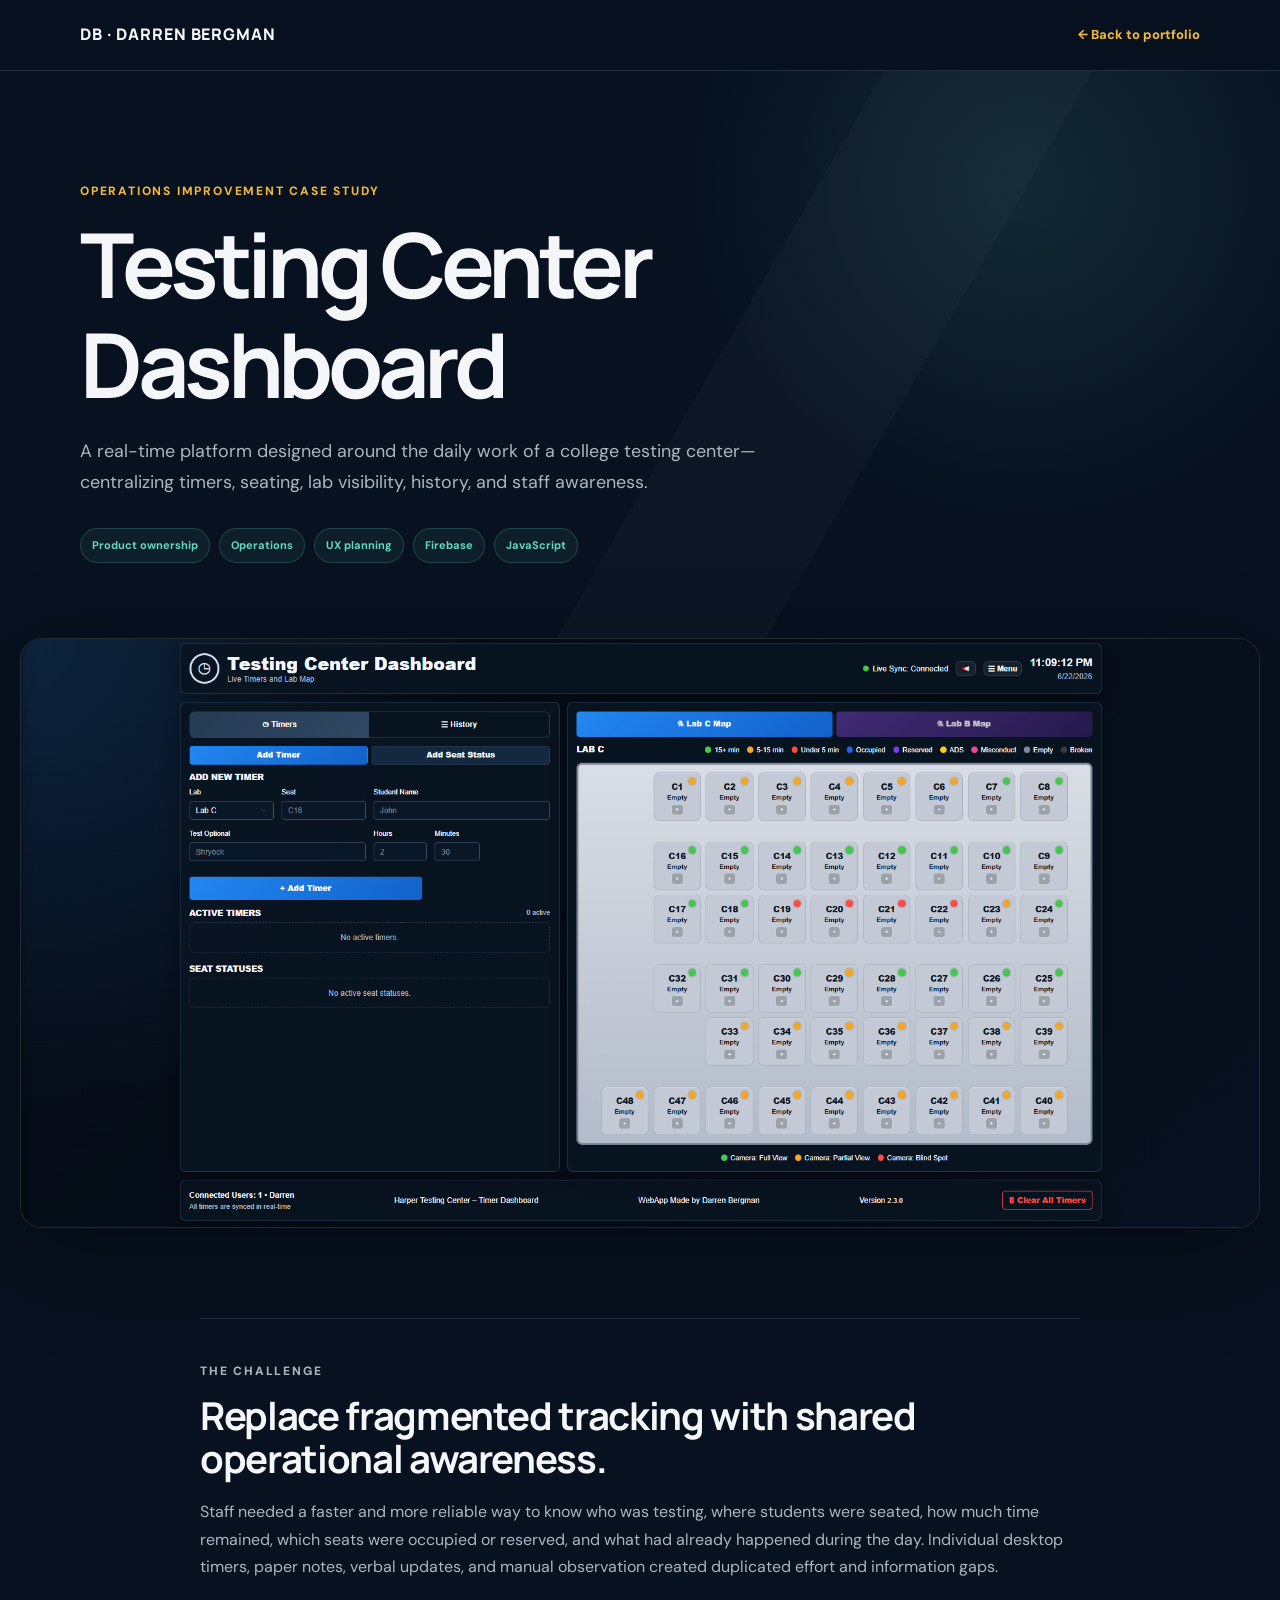
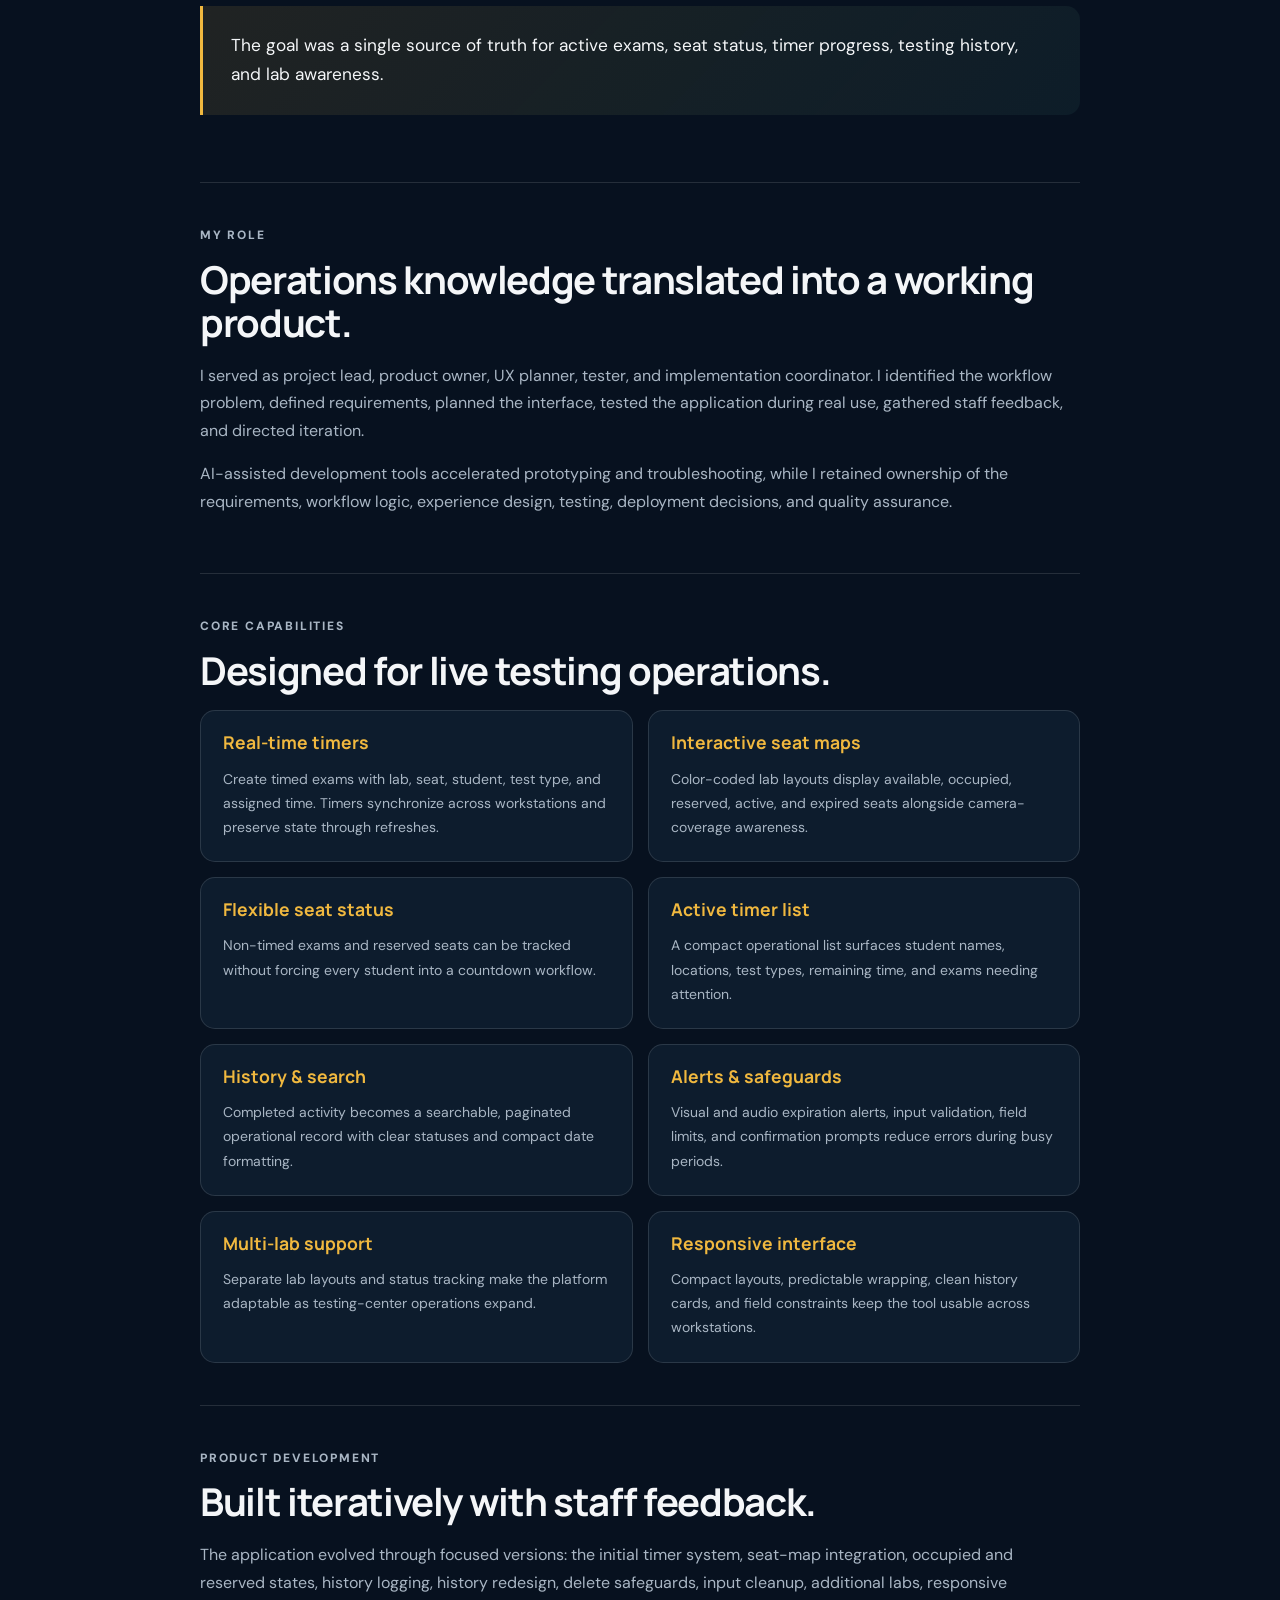
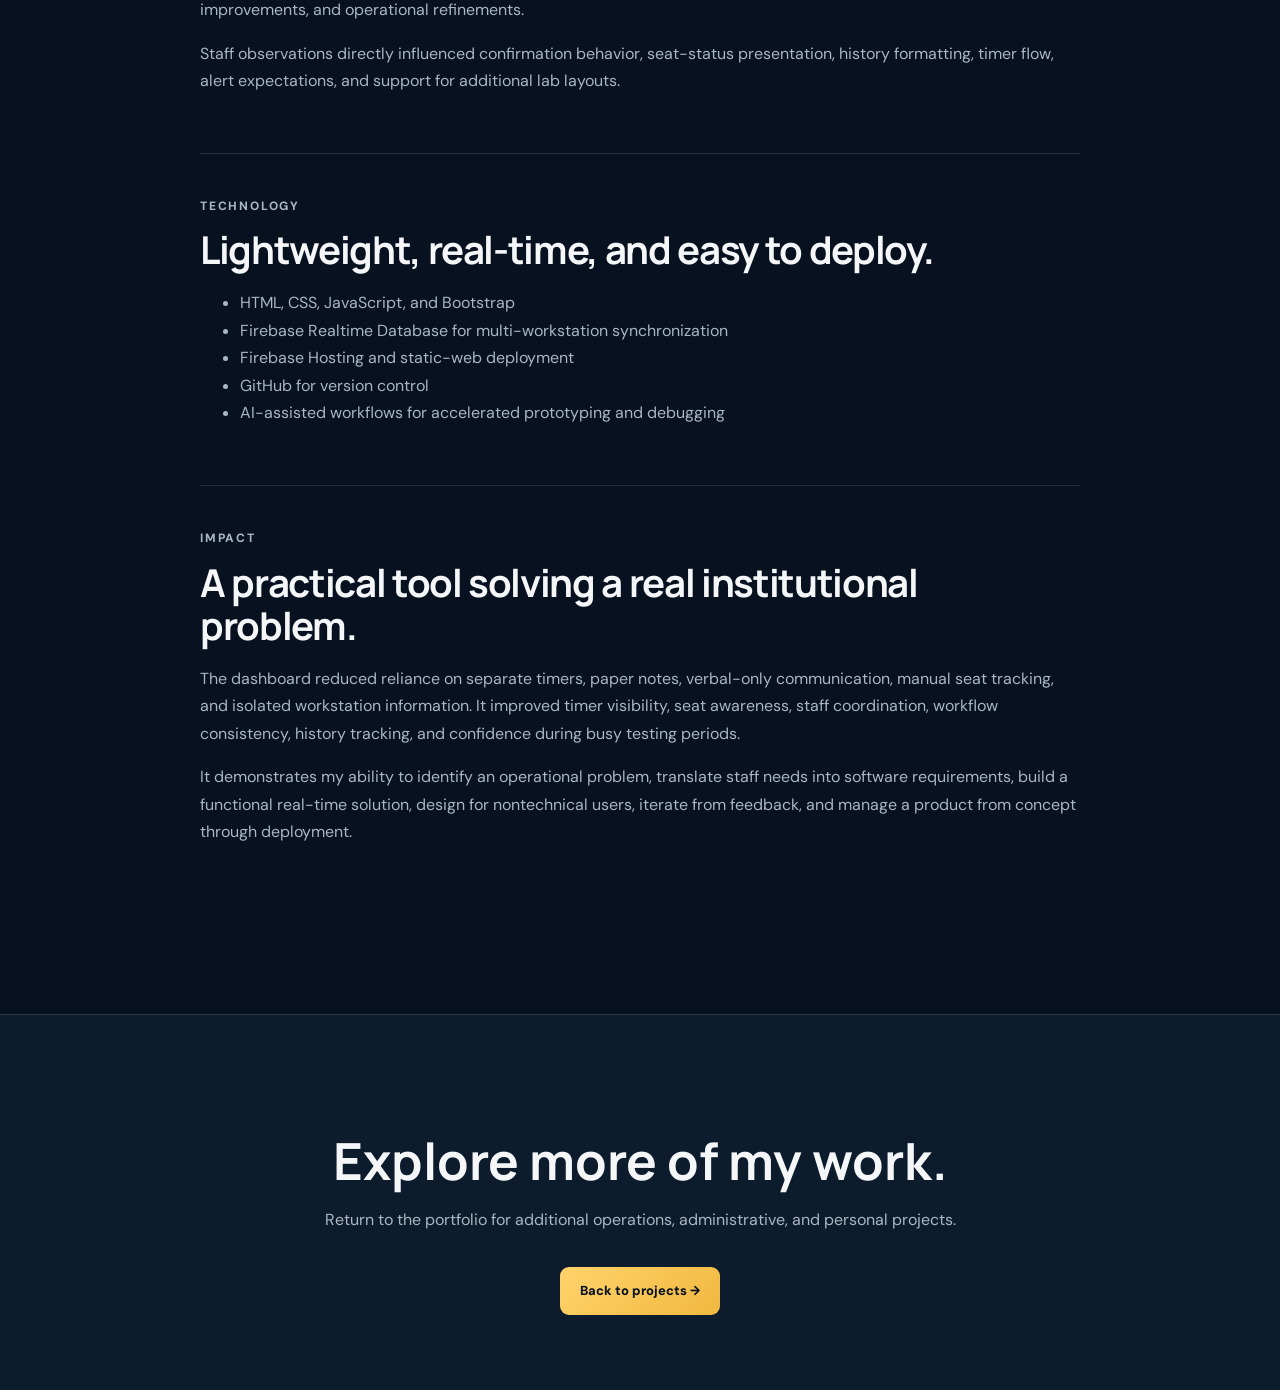
==== testing-center.html @ 76661aa6 "Redesign portfolio and add project case studies" ====
<!doctype html>
<html lang="en">
<head>
  <meta charset="utf-8">
  <meta name="viewport" content="width=device-width, initial-scale=1">
  <meta name="description" content="Testing Center Dashboard case study by Darren Bergman.">
  <title>Testing Center Dashboard | Darren Bergman</title>
  <link rel="preconnect" href="https://fonts.googleapis.com">
  <link rel="preconnect" href="https://fonts.gstatic.com" crossorigin>
  <link href="https://fonts.googleapis.com/css2?family=DM+Sans:wght@400;500;600;700&family=Manrope:wght@600;700;800&display=swap" rel="stylesheet">
  <link rel="stylesheet" href="assets/css/case-study.css">
  <script src="assets/js/case-study.js" defer></script>
</head>
<body>
  <nav class="case-nav"><div class="case-nav-inner"><a class="case-brand" href="index.html">DB · DARREN BERGMAN</a><a class="back-link" href="index.html#projects">← Back to portfolio</a></div></nav>
  <header class="case-hero"><div class="case-shell case-reveal"><p class="eyebrow">Operations improvement case study</p><h1>Testing Center Dashboard</h1><p class="case-deck">A real-time platform designed around the daily work of a college testing center—centralizing timers, seating, lab visibility, history, and staff awareness.</p><div class="case-meta"><span>Product ownership</span><span>Operations</span><span>UX planning</span><span>Firebase</span><span>JavaScript</span></div></div></header>
  <figure class="hero-image case-reveal"><img src="assets/images/HCTestingCenterDashboard.png" alt="Testing Center Dashboard showing live timers and a visual lab seat map" width="1910" height="908"></figure>
  <main class="case-content">
    <section class="case-section case-reveal"><p class="eyebrow">The challenge</p><h2>Replace fragmented tracking with shared operational awareness.</h2><p>Staff needed a faster and more reliable way to know who was testing, where students were seated, how much time remained, which seats were occupied or reserved, and what had already happened during the day. Individual desktop timers, paper notes, verbal updates, and manual observation created duplicated effort and information gaps.</p><blockquote class="case-quote">The goal was a single source of truth for active exams, seat status, timer progress, testing history, and lab awareness.</blockquote></section>
    <section class="case-section case-reveal"><p class="eyebrow">My role</p><h2>Operations knowledge translated into a working product.</h2><p>I served as project lead, product owner, UX planner, tester, and implementation coordinator. I identified the workflow problem, defined requirements, planned the interface, tested the application during real use, gathered staff feedback, and directed iteration.</p><p>AI-assisted development tools accelerated prototyping and troubleshooting, while I retained ownership of the requirements, workflow logic, experience design, testing, deployment decisions, and quality assurance.</p></section>
    <section class="case-section case-reveal"><p class="eyebrow">Core capabilities</p><h2>Designed for live testing operations.</h2><div class="feature-grid">
      <article class="feature-card"><h3>Real-time timers</h3><p>Create timed exams with lab, seat, student, test type, and assigned time. Timers synchronize across workstations and preserve state through refreshes.</p></article>
      <article class="feature-card"><h3>Interactive seat maps</h3><p>Color-coded lab layouts display available, occupied, reserved, active, and expired seats alongside camera-coverage awareness.</p></article>
      <article class="feature-card"><h3>Flexible seat status</h3><p>Non-timed exams and reserved seats can be tracked without forcing every student into a countdown workflow.</p></article>
      <article class="feature-card"><h3>Active timer list</h3><p>A compact operational list surfaces student names, locations, test types, remaining time, and exams needing attention.</p></article>
      <article class="feature-card"><h3>History & search</h3><p>Completed activity becomes a searchable, paginated operational record with clear statuses and compact date formatting.</p></article>
      <article class="feature-card"><h3>Alerts & safeguards</h3><p>Visual and audio expiration alerts, input validation, field limits, and confirmation prompts reduce errors during busy periods.</p></article>
      <article class="feature-card"><h3>Multi-lab support</h3><p>Separate lab layouts and status tracking make the platform adaptable as testing-center operations expand.</p></article>
      <article class="feature-card"><h3>Responsive interface</h3><p>Compact layouts, predictable wrapping, clean history cards, and field constraints keep the tool usable across workstations.</p></article>
    </div></section>
    <section class="case-section case-reveal"><p class="eyebrow">Product development</p><h2>Built iteratively with staff feedback.</h2><p>The application evolved through focused versions: the initial timer system, seat-map integration, occupied and reserved states, history logging, history redesign, delete safeguards, input cleanup, additional labs, responsive improvements, and operational refinements.</p><p>Staff observations directly influenced confirmation behavior, seat-status presentation, history formatting, timer flow, alert expectations, and support for additional lab layouts.</p></section>
    <section class="case-section case-reveal"><p class="eyebrow">Technology</p><h2>Lightweight, real-time, and easy to deploy.</h2><ul><li>HTML, CSS, JavaScript, and Bootstrap</li><li>Firebase Realtime Database for multi-workstation synchronization</li><li>Firebase Hosting and static-web deployment</li><li>GitHub for version control</li><li>AI-assisted workflows for accelerated prototyping and debugging</li></ul></section>
    <section class="case-section case-reveal"><p class="eyebrow">Impact</p><h2>A practical tool solving a real institutional problem.</h2><p>The dashboard reduced reliance on separate timers, paper notes, verbal-only communication, manual seat tracking, and isolated workstation information. It improved timer visibility, seat awareness, staff coordination, workflow consistency, history tracking, and confidence during busy testing periods.</p><p>It demonstrates my ability to identify an operational problem, translate staff needs into software requirements, build a functional real-time solution, design for nontechnical users, iterate from feedback, and manage a product from concept through deployment.</p></section>
  </main>
  <footer class="case-cta"><div class="case-shell"><h2>Explore more of my work.</h2><p>Return to the portfolio for additional operations, administrative, and personal projects.</p><a class="case-button" href="index.html#projects">Back to projects →</a></div></footer>
  <button class="case-back-to-top" type="button" aria-label="Back to top" title="Back to top"><span aria-hidden="true">↑</span></button>
</body>
</html>
---- assets/css/case-study.css ----
:root {
  --ink: #07111f;
  --surface: #0d1c2d;
  --surface-2: #13263a;
  --text: #f4f6f8;
  --muted: #a9b6c4;
  --gold: #f0b83f;
  --teal: #65d8c4;
  --line: rgba(255,255,255,.12);
  --shell: min(1120px, calc(100% - 40px));
}
* { box-sizing: border-box; }
html { scroll-behavior: smooth; }
body { margin: 0; color: var(--text); background: var(--ink); font-family: "DM Sans", sans-serif; line-height: 1.72; }
img { display: block; max-width: 100%; }
a { color: inherit; }
:focus-visible { outline: 3px solid var(--gold); outline-offset: 4px; }
.case-nav { position: sticky; z-index: 20; top: 0; background: rgba(7,17,31,.9); border-bottom: 1px solid var(--line); backdrop-filter: blur(18px); }
.case-nav-inner { width: var(--shell); min-height: 70px; margin: auto; display: flex; align-items: center; justify-content: space-between; gap: 20px; }
.case-brand { font-family: Manrope, sans-serif; font-weight: 800; text-decoration: none; letter-spacing: .06em; }
.back-link { color: var(--gold); font-size: 13px; font-weight: 800; text-decoration: none; }
.case-hero { position: relative; padding: 110px 0 75px; overflow: hidden; }
.case-hero::before { position: absolute; inset: 0; content: ""; background: radial-gradient(circle at 80% 20%, rgba(101,216,196,.12), transparent 30%), linear-gradient(120deg, transparent 55%, rgba(255,255,255,.025) 55% 68%, transparent 68%); }
.case-shell { position: relative; width: var(--shell); margin: auto; }
.eyebrow { margin: 0 0 12px; color: var(--gold); font-size: 12px; font-weight: 800; letter-spacing: .15em; text-transform: uppercase; }
h1, h2, h3 { font-family: Manrope, sans-serif; line-height: 1.12; }
h1 { max-width: 900px; margin: 0 0 22px; font-size: clamp(3.2rem, 7vw, 6.7rem); letter-spacing: -.06em; }
.case-deck { max-width: 760px; color: var(--muted); font-size: 1.12rem; }
.case-meta { margin-top: 30px; display: flex; flex-wrap: wrap; gap: 9px; }
.case-meta span { padding: 7px 11px; color: var(--teal); background: rgba(101,216,196,.07); border: 1px solid rgba(101,216,196,.2); border-radius: 999px; font-size: 11px; font-weight: 700; }
.hero-image { width: min(1500px, calc(100% - 40px)); margin: 0 auto 90px; overflow: hidden; background: #050c15; border: 1px solid var(--line); border-radius: 22px; box-shadow: 0 30px 90px rgba(0,0,0,.35); }
.hero-image img { width: 100%; height: auto; max-height: none; object-fit: contain; aspect-ratio: auto; }
.case-content { width: min(880px, calc(100% - 40px)); margin: auto; padding-bottom: 110px; }
.case-section { padding: 42px 0; border-top: 1px solid var(--line); }
.case-section h2 { margin: 0 0 18px; font-size: clamp(1.8rem, 3vw, 2.8rem); letter-spacing: -.035em; }
.case-section h3 { margin: 30px 0 10px; color: var(--gold); font-size: 1.1rem; }
.case-section p, .case-section li { color: var(--muted); }
.case-section strong { color: var(--text); }
.feature-grid { display: grid; grid-template-columns: repeat(2, 1fr); gap: 15px; }
.feature-card { padding: 22px; background: var(--surface); border: 1px solid var(--line); border-radius: 15px; }
.feature-card h3 { margin-top: 0; }
.feature-card p { margin-bottom: 0; font-size: 14px; }
.before-after { display: grid; grid-template-columns: 1fr 1fr; gap: 18px; }
.artifact { overflow: hidden; background: var(--surface); border: 1px solid var(--line); border-radius: 16px; }
.artifact img { width: 100%; height: auto; aspect-ratio: auto; object-fit: contain; object-position: left top; background: #050c15; }
.artifact div { padding: 18px; }
.artifact h3 { margin: 0 0 6px; }
.artifact p { margin: 0; font-size: 13px; }
.case-quote { margin: 25px 0; padding: 25px 28px; color: var(--text); background: linear-gradient(135deg, rgba(240,184,63,.11), rgba(101,216,196,.06)); border-left: 3px solid var(--gold); border-radius: 0 14px 14px 0; font-size: 1.08rem; }
.case-cta { padding: 75px 0; text-align: center; background: var(--surface); border-top: 1px solid var(--line); }
.case-cta h2 { margin-bottom: 12px; font-size: clamp(2rem, 4vw, 3.7rem); }
.case-cta p { color: var(--muted); }
.case-button { margin-top: 18px; padding: 13px 20px; display: inline-flex; color: var(--ink); background: linear-gradient(135deg, #ffd36b, var(--gold)); border-radius: 9px; font-size: 13px; font-weight: 800; text-decoration: none; }
.case-back-to-top {
  position: fixed;
  z-index: 30;
  right: 24px;
  bottom: 24px;
  width: 48px;
  height: 48px;
  display: grid;
  place-items: center;
  color: var(--ink);
  background: linear-gradient(135deg, #ffd36b, var(--gold));
  border: 0;
  border-radius: 50%;
  box-shadow: 0 14px 35px rgba(0,0,0,.3);
  font-size: 21px;
  cursor: pointer;
  opacity: 0;
  visibility: hidden;
  transform: translateY(16px) scale(.85);
  transition: opacity .25s ease, visibility .25s ease, transform .25s ease;
}
.case-back-to-top.visible { opacity: 1; visibility: visible; transform: none; }
.case-back-to-top:hover { transform: translateY(-4px); }
.case-reveal { opacity: 0; transform: translateY(24px); transition: opacity .7s ease, transform .7s ease; }
.case-reveal.visible { opacity: 1; transform: none; }
@media (max-width: 700px) {
  .case-hero { padding-top: 80px; }
  .feature-grid, .before-after { grid-template-columns: 1fr; }
  .hero-image { margin-bottom: 60px; }
  .case-back-to-top { right: 16px; bottom: 16px; width: 45px; height: 45px; }
}
@media (prefers-reduced-motion: reduce) {
  html { scroll-behavior: auto; }
  *, *::before, *::after { transition-duration: .01ms !important; animation-duration: .01ms !important; }
  .case-reveal { opacity: 1; transform: none; }
}
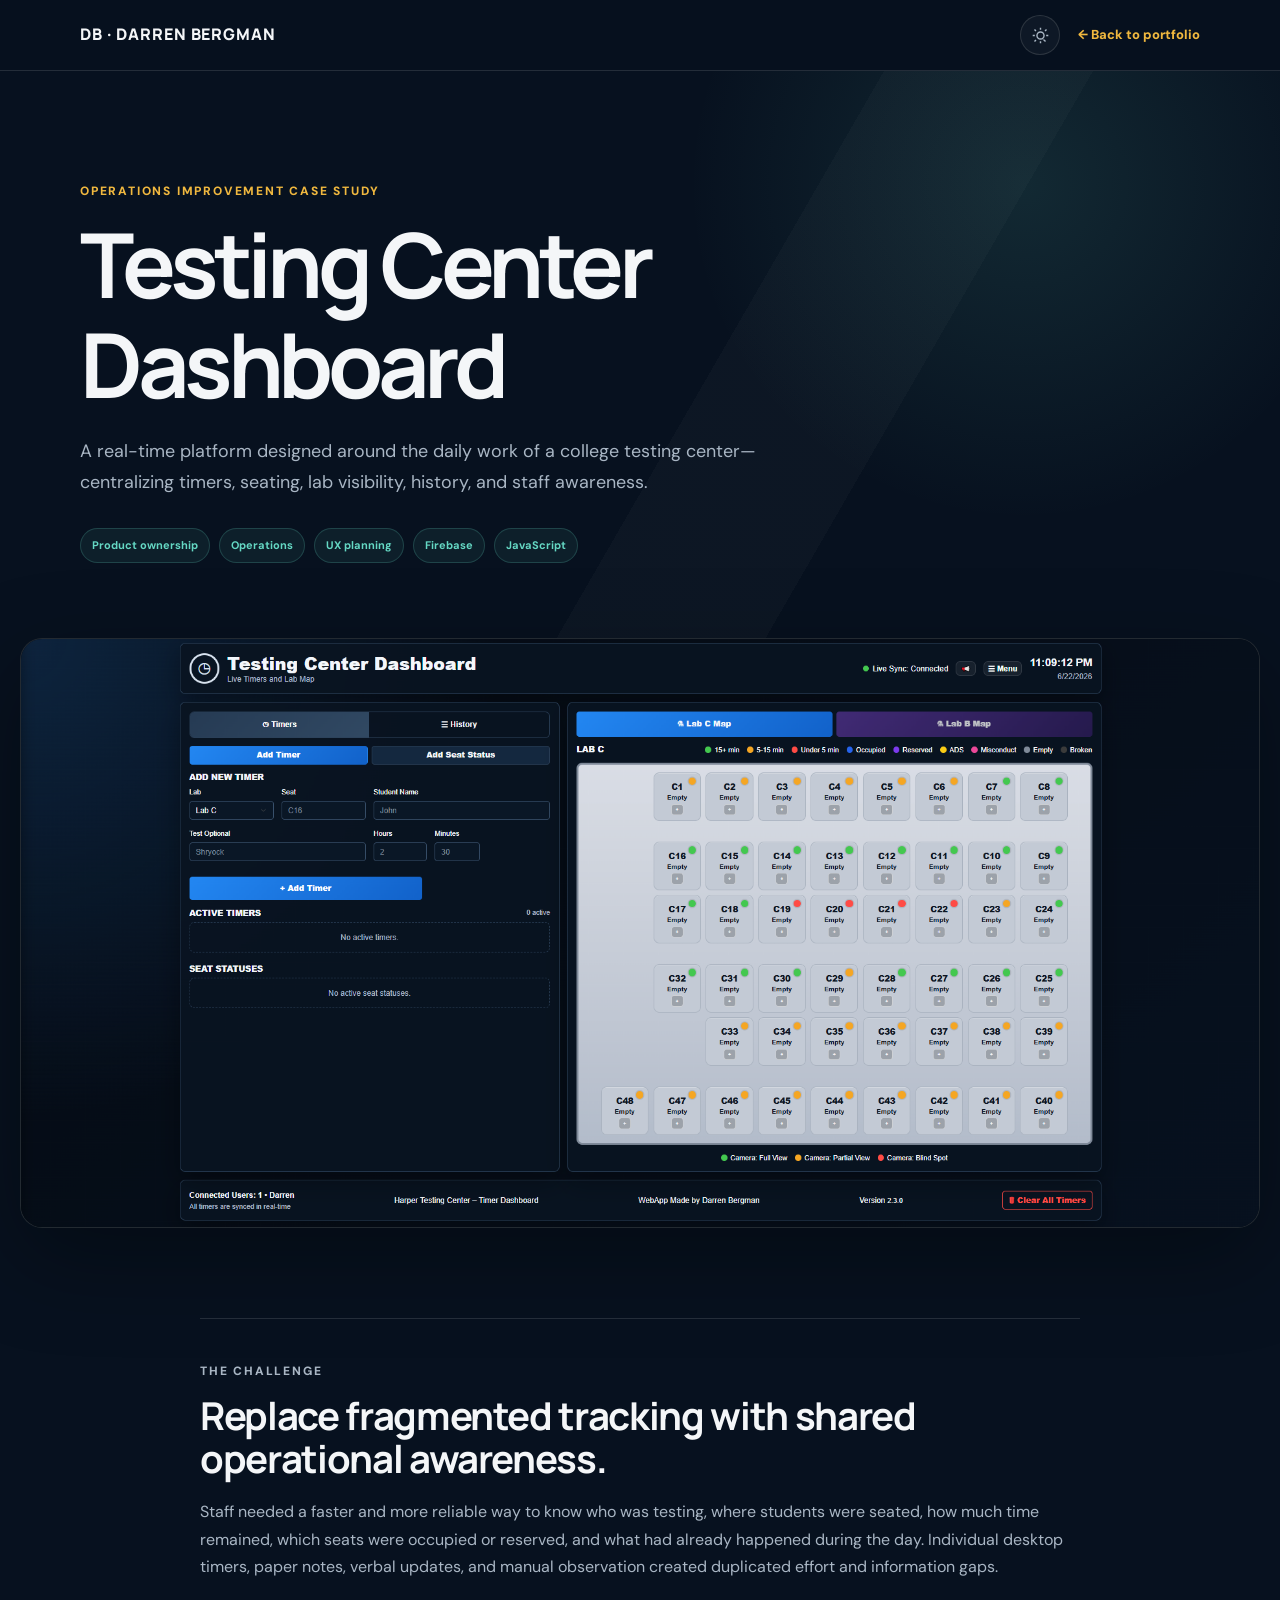
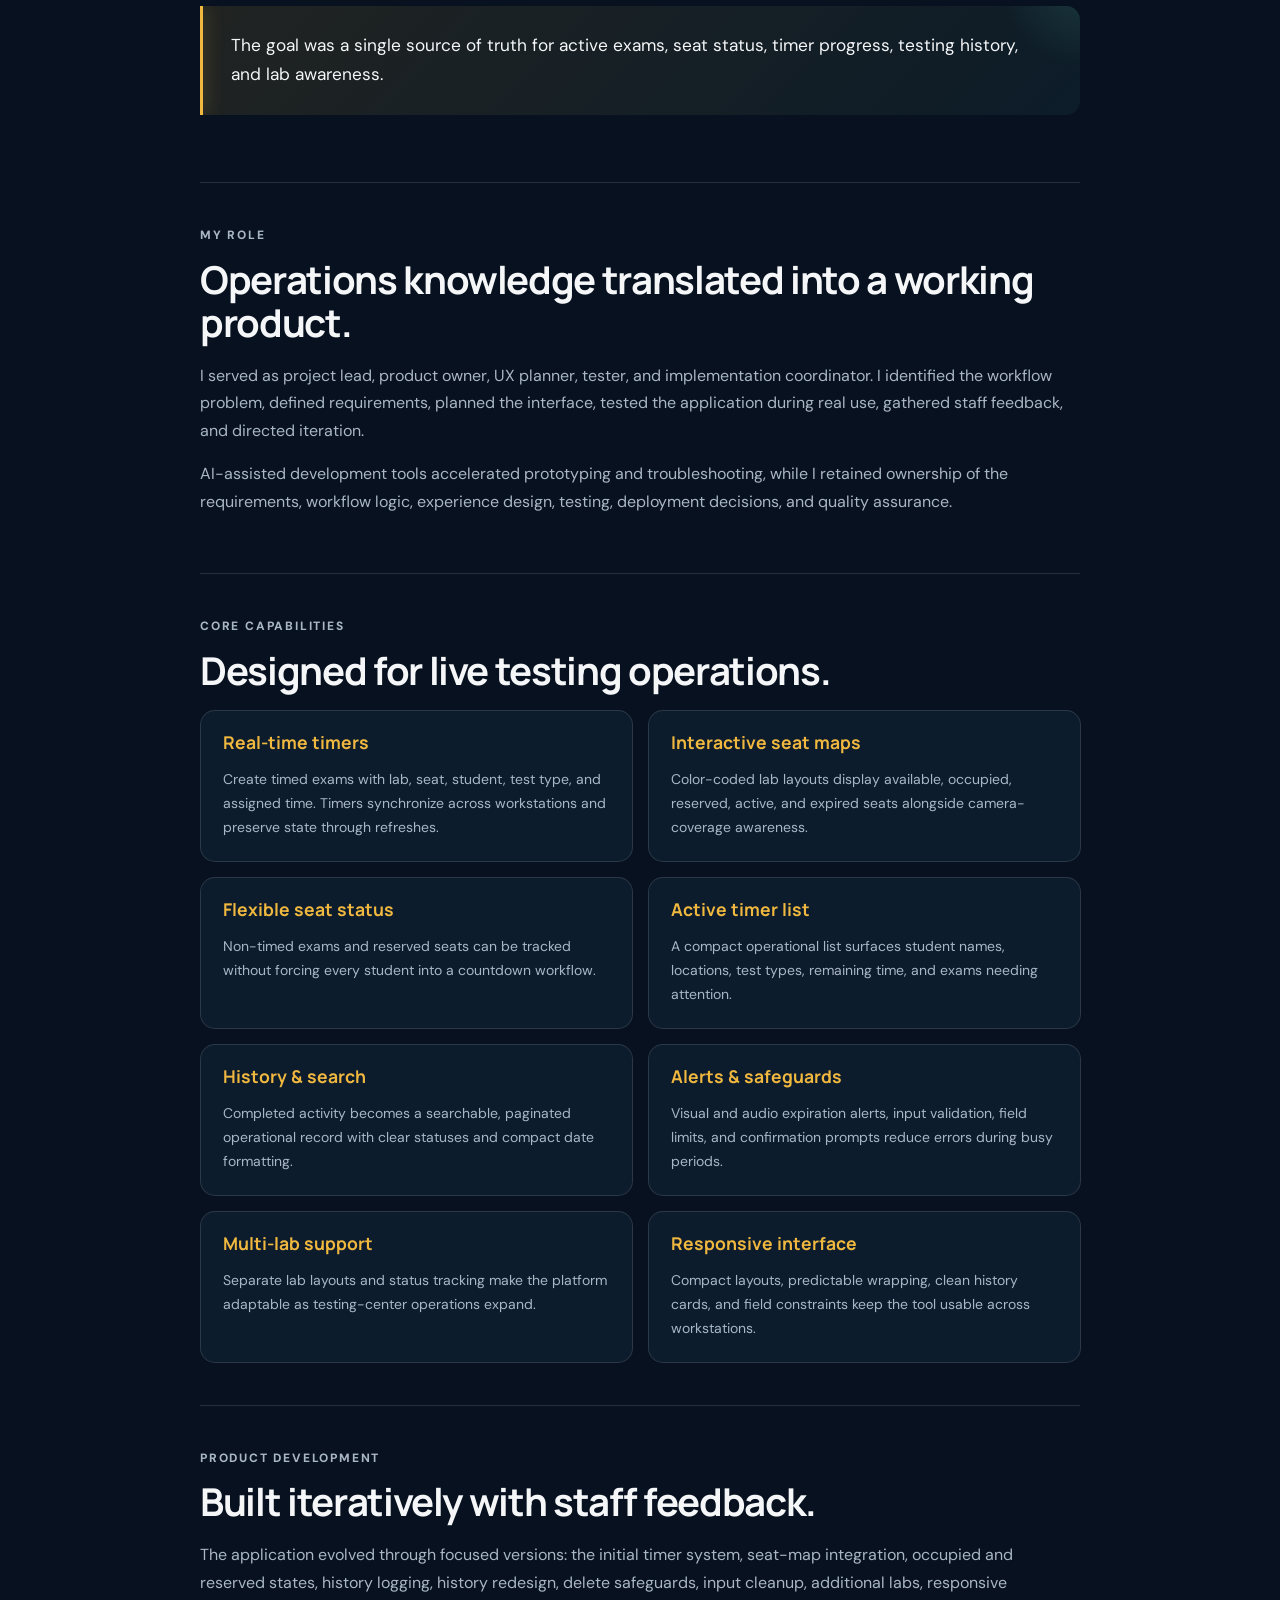
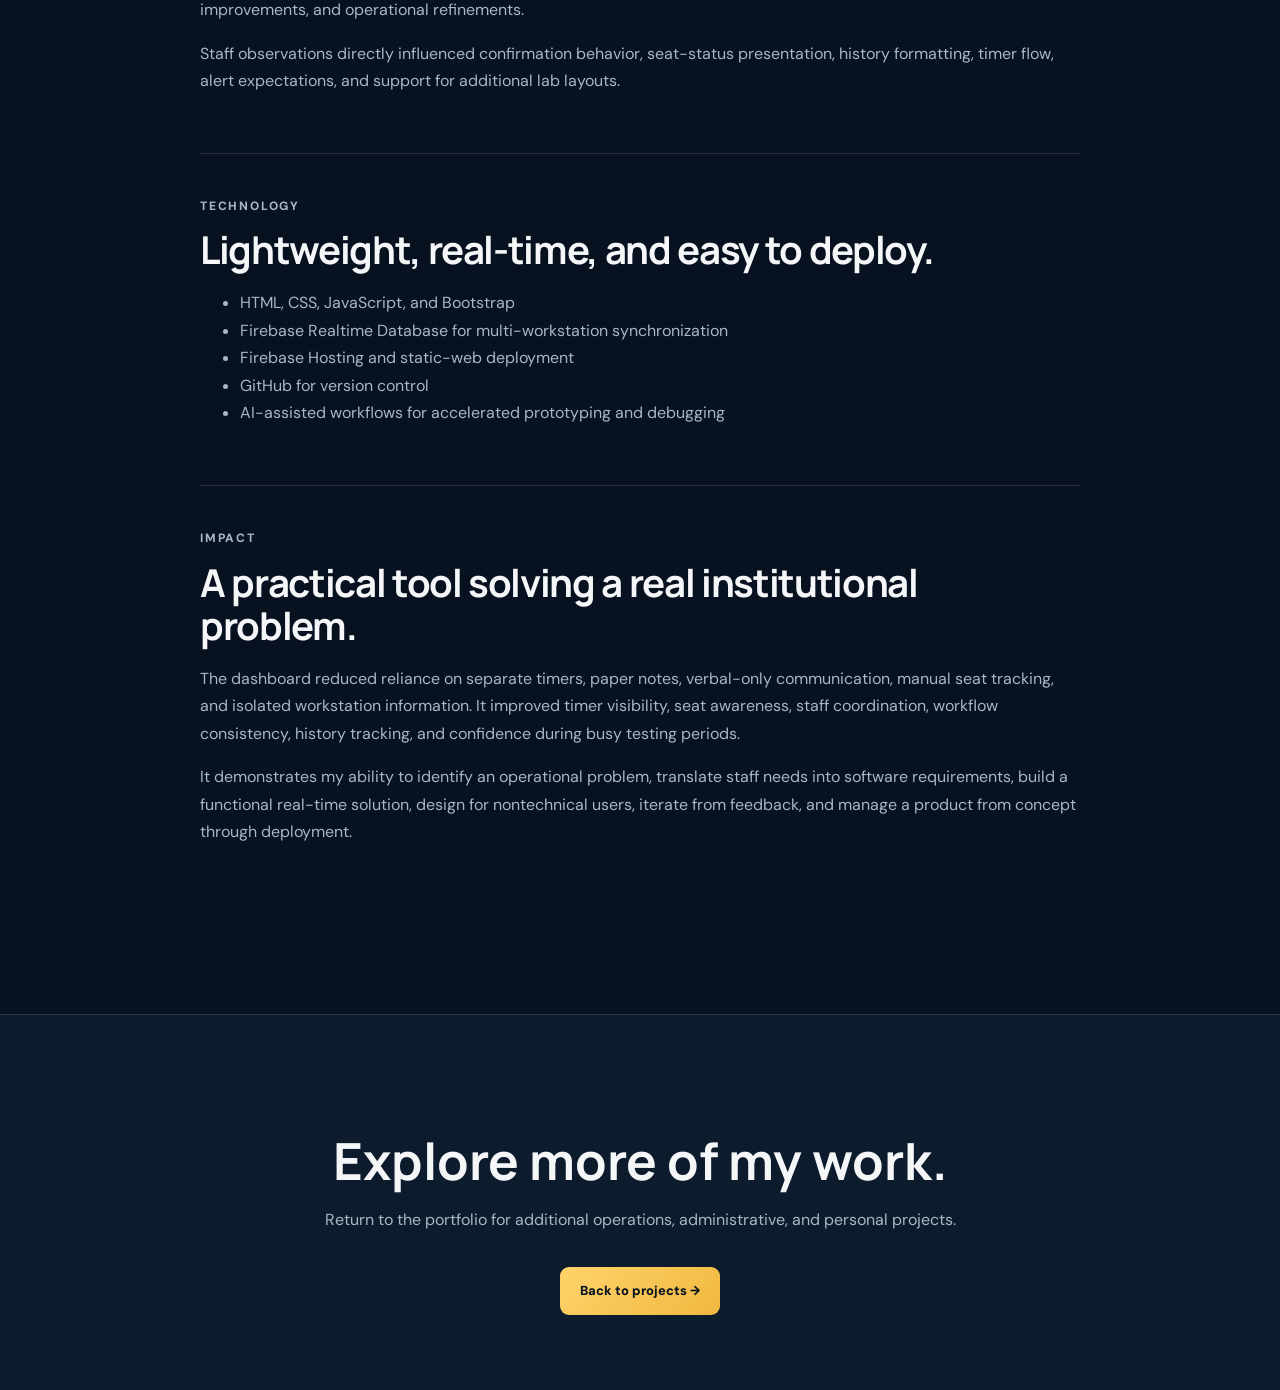
==== commit ddb257a3: "Add shared themes and polished animations" ====
--- a/testing-center.html
+++ b/testing-center.html
@@ -12,7 +12,7 @@
   <script src="assets/js/case-study.js" defer></script>
 </head>
 <body>
-  <nav class="case-nav"><div class="case-nav-inner"><a class="case-brand" href="index.html">DB · DARREN BERGMAN</a><a class="back-link" href="index.html#projects">← Back to portfolio</a></div></nav>
+  <nav class="case-nav"><div class="case-nav-inner"><a class="case-brand" href="index.html">DB · DARREN BERGMAN</a><div class="case-nav-actions"><button class="case-theme-toggle" type="button" aria-label="Switch to light theme" title="Switch color theme"><svg class="case-theme-icon case-theme-sun" aria-hidden="true" viewBox="0 0 24 24"><path d="M12 8a4 4 0 1 0 0 8 4 4 0 0 0 0-8Zm0 10a6 6 0 1 1 0-12 6 6 0 0 1 0 12ZM11 1h2v3h-2V1Zm0 19h2v3h-2v-3ZM1 11h3v2H1v-2Zm19 0h3v2h-3v-2ZM4.22 2.81l2.12 2.12-1.41 1.41-2.12-2.12 1.41-1.41Zm13.44 14.85 2.12 2.12-1.41 1.41-2.12-2.12-1.41-1.41ZM2.81 19.78l2.12-2.12 1.41 1.41-2.12 2.12-1.41-1.41ZM17.66 4.93l2.12-2.12 1.41 1.41-2.12 2.12-1.41-1.41Z"/></svg><svg class="case-theme-icon case-theme-moon" aria-hidden="true" viewBox="0 0 24 24"><path d="M20.6 15.2A8.5 8.5 0 0 1 8.8 3.4 9 9 0 1 0 20.6 15.2ZM12 21a7 7 0 0 1-5.5-11.33A10.5 10.5 0 0 0 17.33 18.5 6.96 6.96 0 0 1 12 21Z"/></svg></button><a class="back-link" href="index.html#projects">← Back to portfolio</a></div></div></nav>
   <header class="case-hero"><div class="case-shell case-reveal"><p class="eyebrow">Operations improvement case study</p><h1>Testing Center Dashboard</h1><p class="case-deck">A real-time platform designed around the daily work of a college testing center—centralizing timers, seating, lab visibility, history, and staff awareness.</p><div class="case-meta"><span>Product ownership</span><span>Operations</span><span>UX planning</span><span>Firebase</span><span>JavaScript</span></div></div></header>
   <figure class="hero-image case-reveal"><img src="assets/images/HCTestingCenterDashboard.png" alt="Testing Center Dashboard showing live timers and a visual lab seat map" width="1910" height="908"></figure>
   <main class="case-content">
--- a/assets/css/case-study.css
+++ b/assets/css/case-study.css
@@ -9,6 +9,16 @@
   --line: rgba(255,255,255,.12);
   --shell: min(1120px, calc(100% - 40px));
 }
+body.light-theme {
+  --ink: #f4f1ea;
+  --surface: #ffffff;
+  --surface-2: #e8e4da;
+  --text: #0b1828;
+  --muted: #4d5c6b;
+  --gold: #714700;
+  --teal: #076c63;
+  --line: rgba(11,24,40,.16);
+}
 * { box-sizing: border-box; }
 html { scroll-behavior: smooth; }
 body { margin: 0; color: var(--text); background: var(--ink); font-family: "DM Sans", sans-serif; line-height: 1.72; }
@@ -16,11 +26,20 @@
 a { color: inherit; }
 :focus-visible { outline: 3px solid var(--gold); outline-offset: 4px; }
 .case-nav { position: sticky; z-index: 20; top: 0; background: rgba(7,17,31,.9); border-bottom: 1px solid var(--line); backdrop-filter: blur(18px); }
+body.light-theme .case-nav { background: rgba(244,241,234,.92); }
 .case-nav-inner { width: var(--shell); min-height: 70px; margin: auto; display: flex; align-items: center; justify-content: space-between; gap: 20px; }
 .case-brand { font-family: Manrope, sans-serif; font-weight: 800; text-decoration: none; letter-spacing: .06em; }
 .back-link { color: var(--gold); font-size: 13px; font-weight: 800; text-decoration: none; }
+.case-nav-actions { display: flex; align-items: center; gap: 18px; }
+.case-theme-toggle { width: 40px; height: 40px; padding: 0; display: grid; place-items: center; color: var(--muted); background: rgba(255,255,255,.035); border: 1px solid var(--line); border-radius: 50%; cursor: pointer; transition: color .2s ease, border-color .2s ease, transform .2s ease; }
+.case-theme-toggle:hover { color: var(--gold); border-color: var(--gold); transform: rotate(12deg); }
+.case-theme-icon { grid-area: 1 / 1; width: 17px; fill: currentColor; }
+.case-theme-moon { display: none; }
+body.light-theme .case-theme-sun { display: none; }
+body.light-theme .case-theme-moon { display: block; }
 .case-hero { position: relative; padding: 110px 0 75px; overflow: hidden; }
 .case-hero::before { position: absolute; inset: 0; content: ""; background: radial-gradient(circle at 80% 20%, rgba(101,216,196,.12), transparent 30%), linear-gradient(120deg, transparent 55%, rgba(255,255,255,.025) 55% 68%, transparent 68%); }
+body.light-theme .case-hero::before { background: radial-gradient(circle at 80% 20%, rgba(7,108,99,.1), transparent 30%), linear-gradient(120deg, transparent 55%, rgba(11,24,40,.025) 55% 68%, transparent 68%); }
 .case-shell { position: relative; width: var(--shell); margin: auto; }
 .eyebrow { margin: 0 0 12px; color: var(--gold); font-size: 12px; font-weight: 800; letter-spacing: .15em; text-transform: uppercase; }
 h1, h2, h3 { font-family: Manrope, sans-serif; line-height: 1.12; }
@@ -28,6 +47,18 @@
 .case-deck { max-width: 760px; color: var(--muted); font-size: 1.12rem; }
 .case-meta { margin-top: 30px; display: flex; flex-wrap: wrap; gap: 9px; }
 .case-meta span { padding: 7px 11px; color: var(--teal); background: rgba(101,216,196,.07); border: 1px solid rgba(101,216,196,.2); border-radius: 999px; font-size: 11px; font-weight: 700; }
+.case-reveal.visible .case-meta span {
+  animation: badgeArrival .55s cubic-bezier(.2,.8,.2,1) both, badgePulse 4.2s ease-in-out infinite;
+  animation-delay: calc(var(--badge-index, 0) * 90ms + 180ms), calc(var(--badge-index, 0) * 180ms + 1.2s);
+}
+.case-meta span:nth-child(1) { --badge-index: 0; }
+.case-meta span:nth-child(2) { --badge-index: 1; }
+.case-meta span:nth-child(3) { --badge-index: 2; }
+.case-meta span:nth-child(4) { --badge-index: 3; }
+.case-meta span:nth-child(5) { --badge-index: 4; }
+.case-meta span:hover { color: var(--text); border-color: var(--teal); transform: translateY(-3px); box-shadow: 0 8px 24px rgba(101,216,196,.13); }
+@keyframes badgeArrival { from { opacity: 0; transform: translateY(12px) scale(.85); } to { opacity: 1; transform: none; } }
+@keyframes badgePulse { 0%, 86%, 100% { box-shadow: 0 0 0 0 rgba(101,216,196,0); } 92% { box-shadow: 0 0 0 5px rgba(101,216,196,.08); } }
 .hero-image { width: min(1500px, calc(100% - 40px)); margin: 0 auto 90px; overflow: hidden; background: #050c15; border: 1px solid var(--line); border-radius: 22px; box-shadow: 0 30px 90px rgba(0,0,0,.35); }
 .hero-image img { width: 100%; height: auto; max-height: none; object-fit: contain; aspect-ratio: auto; }
 .case-content { width: min(880px, calc(100% - 40px)); margin: auto; padding-bottom: 110px; }
@@ -37,8 +68,63 @@
 .case-section p, .case-section li { color: var(--muted); }
 .case-section strong { color: var(--text); }
 .feature-grid { display: grid; grid-template-columns: repeat(2, 1fr); gap: 15px; }
-.feature-card { padding: 22px; background: var(--surface); border: 1px solid var(--line); border-radius: 15px; }
+.feature-card {
+  position: relative;
+  padding: 22px;
+  overflow: hidden;
+  background: var(--surface);
+  border: 1px solid var(--line);
+  border-radius: 15px;
+  opacity: 0;
+  transform: translateY(22px) scale(.975);
+  transition: transform .35s cubic-bezier(.2,.8,.2,1), border-color .35s ease, box-shadow .35s ease, background .35s ease;
+}
+.case-section.visible .feature-card {
+  animation: featureCardArrival .58s cubic-bezier(.2,.8,.2,1) forwards;
+  animation-delay: calc(var(--feature-index, 0) * 80ms + 130ms);
+}
+.feature-card:nth-child(1) { --feature-index: 0; }
+.feature-card:nth-child(2) { --feature-index: 1; }
+.feature-card:nth-child(3) { --feature-index: 2; }
+.feature-card:nth-child(4) { --feature-index: 3; }
+.feature-card:nth-child(5) { --feature-index: 4; }
+.feature-card:nth-child(6) { --feature-index: 5; }
+.feature-card:nth-child(7) { --feature-index: 6; }
+.feature-card:nth-child(8) { --feature-index: 7; }
+.feature-card:nth-child(9) { --feature-index: 8; }
+.feature-card:nth-child(10) { --feature-index: 9; }
+.feature-card:nth-child(11) { --feature-index: 10; }
+.feature-card:nth-child(12) { --feature-index: 11; }
+.feature-card::before {
+  position: absolute;
+  width: 130px;
+  height: 130px;
+  right: -68px;
+  bottom: -78px;
+  content: "";
+  background: radial-gradient(circle, rgba(101,216,196,.2), transparent 68%);
+  border-radius: 50%;
+  opacity: 0;
+  transform: scale(.55);
+  transition: opacity .4s ease, transform .4s ease;
+  pointer-events: none;
+}
+.feature-card::after {
+  position: absolute;
+  inset: 0;
+  content: "";
+  border-radius: inherit;
+  background: linear-gradient(125deg, transparent 25%, rgba(255,255,255,.07) 48%, transparent 70%);
+  transform: translateX(-135%);
+  transition: transform .7s ease;
+  pointer-events: none;
+}
+.feature-card:hover { border-color: rgba(101,216,196,.5); box-shadow: 0 18px 42px rgba(0,0,0,.2); transform: translateY(-7px); }
+.feature-card:hover::before { opacity: 1; transform: scale(1); }
+.feature-card:hover::after { transform: translateX(135%); }
+.feature-card:hover h3 { transform: translateX(4px); }
 .feature-card h3 { margin-top: 0; }
+.feature-card h3 { transition: transform .3s ease; }
 .feature-card p { margin-bottom: 0; font-size: 14px; }
 .before-after { display: grid; grid-template-columns: 1fr 1fr; gap: 18px; }
 .artifact { overflow: hidden; background: var(--surface); border: 1px solid var(--line); border-radius: 16px; }
@@ -46,7 +132,47 @@
 .artifact div { padding: 18px; }
 .artifact h3 { margin: 0 0 6px; }
 .artifact p { margin: 0; font-size: 13px; }
-.case-quote { margin: 25px 0; padding: 25px 28px; color: var(--text); background: linear-gradient(135deg, rgba(240,184,63,.11), rgba(101,216,196,.06)); border-left: 3px solid var(--gold); border-radius: 0 14px 14px 0; font-size: 1.08rem; }
+.case-quote {
+  position: relative;
+  margin: 25px 0;
+  padding: 25px 28px;
+  overflow: hidden;
+  color: var(--text);
+  background: linear-gradient(135deg, rgba(240,184,63,.11), rgba(101,216,196,.06));
+  border-left: 3px solid var(--gold);
+  border-radius: 0 14px 14px 0;
+  font-size: 1.08rem;
+  opacity: 0;
+  transform: translateX(-22px);
+}
+.case-section.visible .case-quote { animation: quoteArrival .7s cubic-bezier(.2,.8,.2,1) .2s forwards; }
+.case-quote::before {
+  position: absolute;
+  top: 0;
+  bottom: 0;
+  left: -3px;
+  width: 3px;
+  content: "";
+  background: var(--gold);
+  box-shadow: 0 0 18px rgba(240,184,63,.65);
+  animation: quoteGlow 3.8s ease-in-out infinite;
+}
+.case-quote::after {
+  position: absolute;
+  width: 170px;
+  height: 170px;
+  right: -90px;
+  top: -105px;
+  content: "";
+  background: radial-gradient(circle, rgba(101,216,196,.14), transparent 68%);
+  border-radius: 50%;
+  animation: quoteOrbit 7s ease-in-out infinite alternate;
+  pointer-events: none;
+}
+@keyframes featureCardArrival { to { opacity: 1; transform: none; } }
+@keyframes quoteArrival { to { opacity: 1; transform: none; } }
+@keyframes quoteGlow { 0%, 100% { opacity: .55; } 50% { opacity: 1; } }
+@keyframes quoteOrbit { to { transform: translate(-35px, 28px) scale(1.15); } }
 .case-cta { padding: 75px 0; text-align: center; background: var(--surface); border-top: 1px solid var(--line); }
 .case-cta h2 { margin-bottom: 12px; font-size: clamp(2rem, 4vw, 3.7rem); }
 .case-cta p { color: var(--muted); }
@@ -81,9 +207,15 @@
   .feature-grid, .before-after { grid-template-columns: 1fr; }
   .hero-image { margin-bottom: 60px; }
   .case-back-to-top { right: 16px; bottom: 16px; width: 45px; height: 45px; }
+  .case-nav-actions { gap: 9px; }
+  .back-link { font-size: 11px; }
 }
 @media (prefers-reduced-motion: reduce) {
   html { scroll-behavior: auto; }
   *, *::before, *::after { transition-duration: .01ms !important; animation-duration: .01ms !important; }
   .case-reveal { opacity: 1; transform: none; }
-}
+  .case-reveal.visible .case-meta span { animation: none; }
+  .feature-card { opacity: 1; transform: none; animation: none !important; }
+  .case-quote { opacity: 1; transform: none; animation: none !important; }
+  .case-quote::before, .case-quote::after { animation: none; }
+}
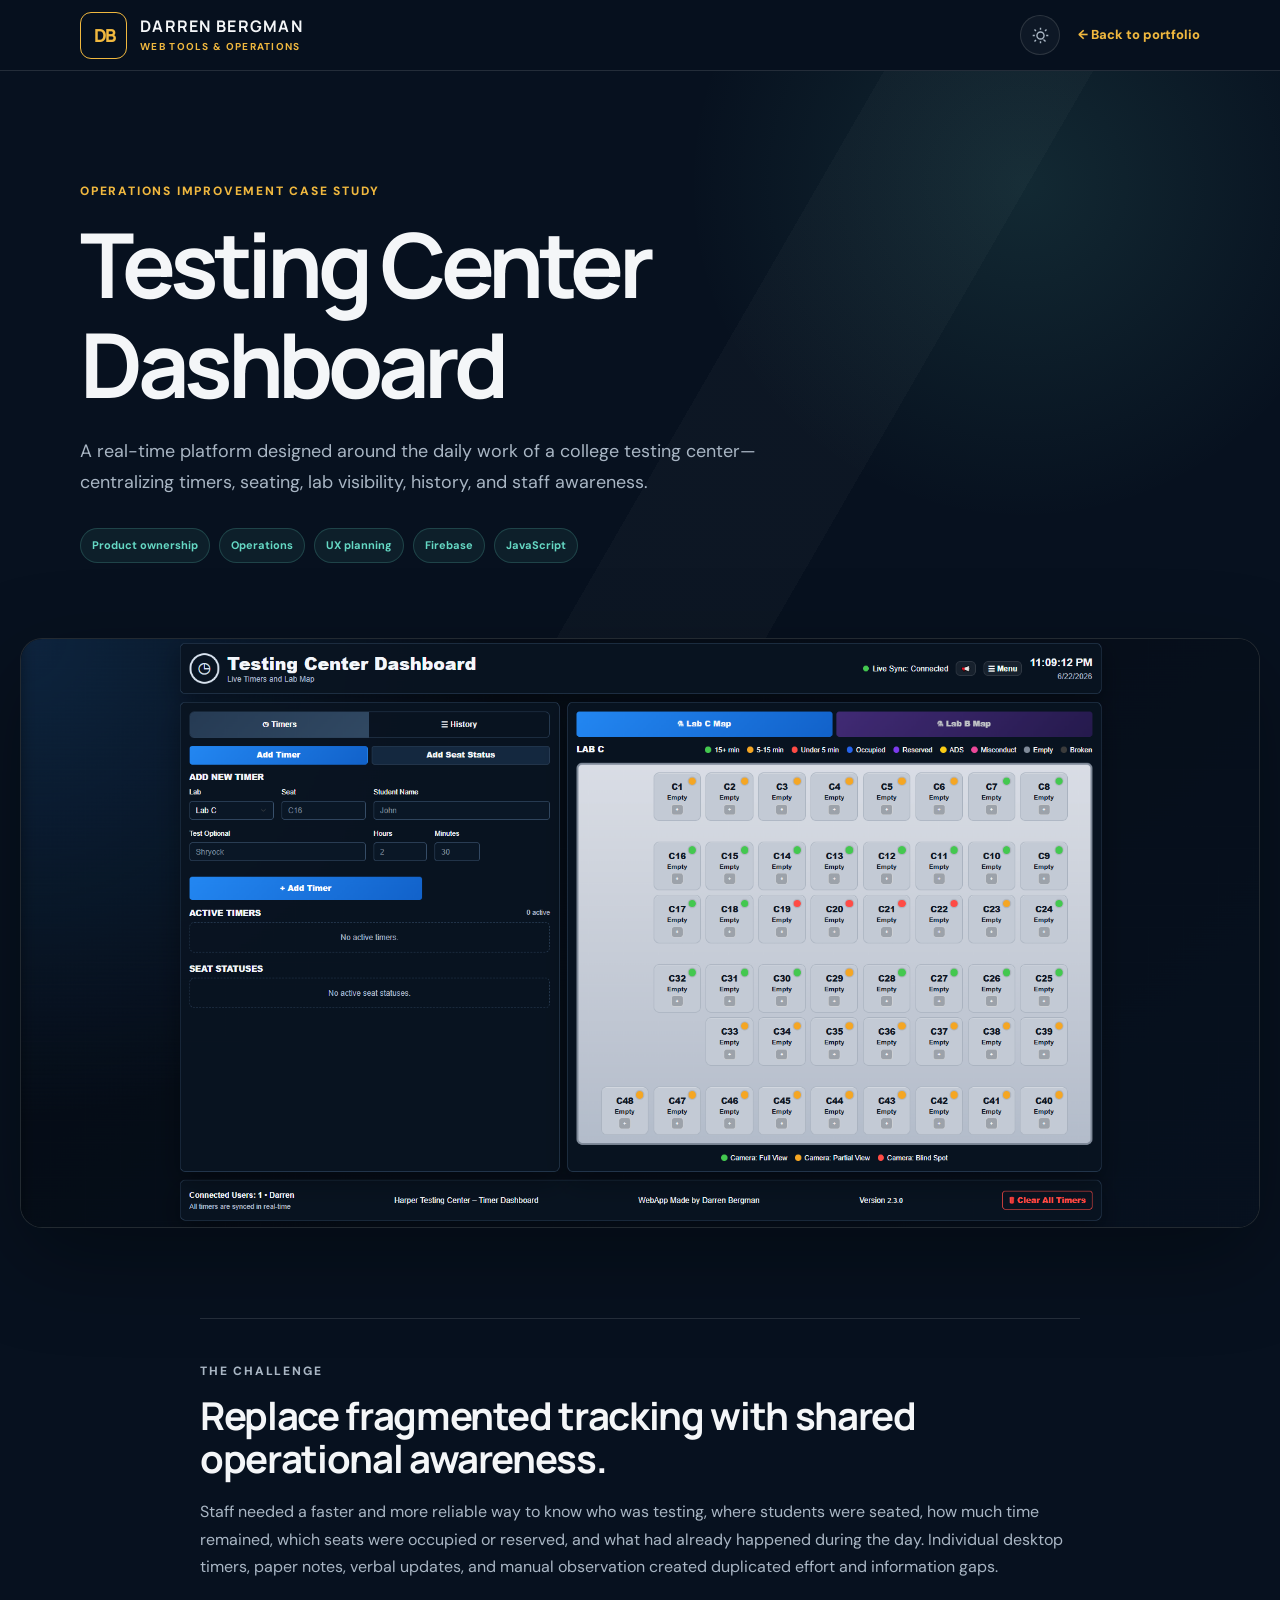
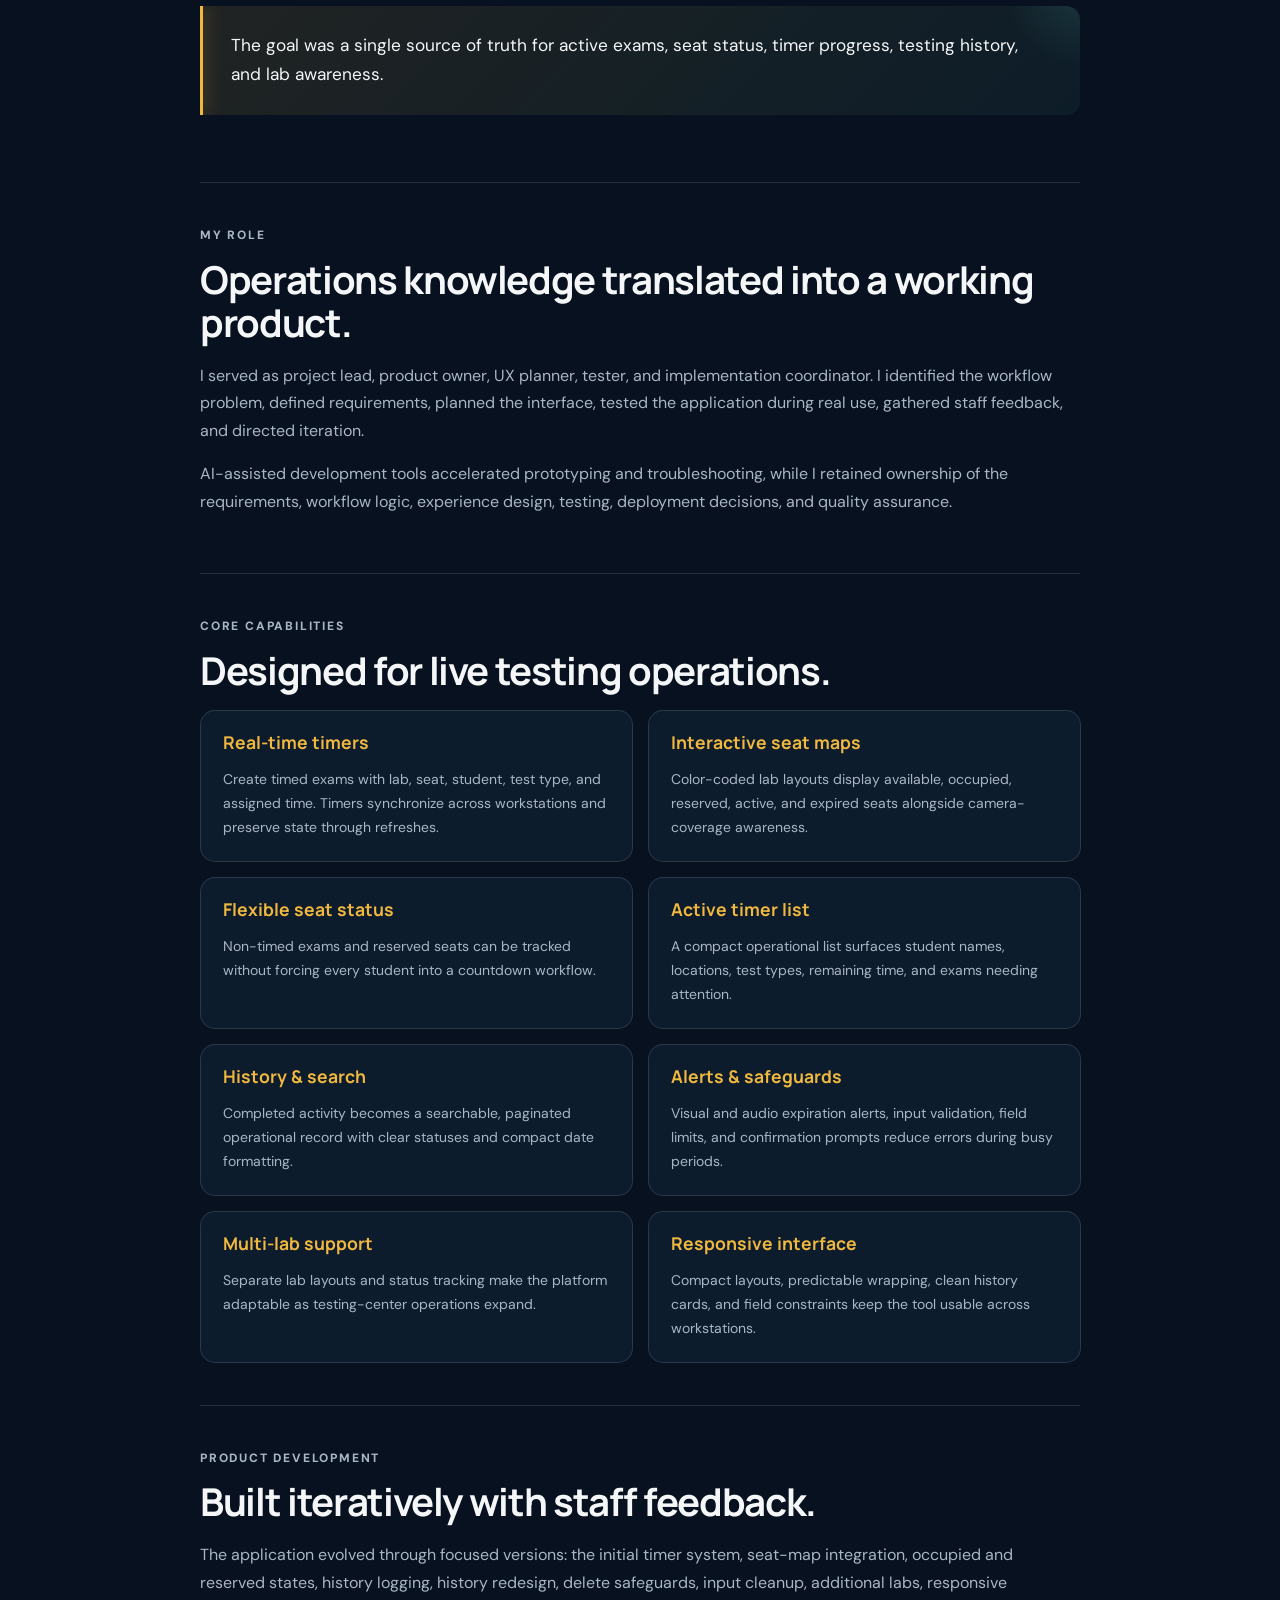
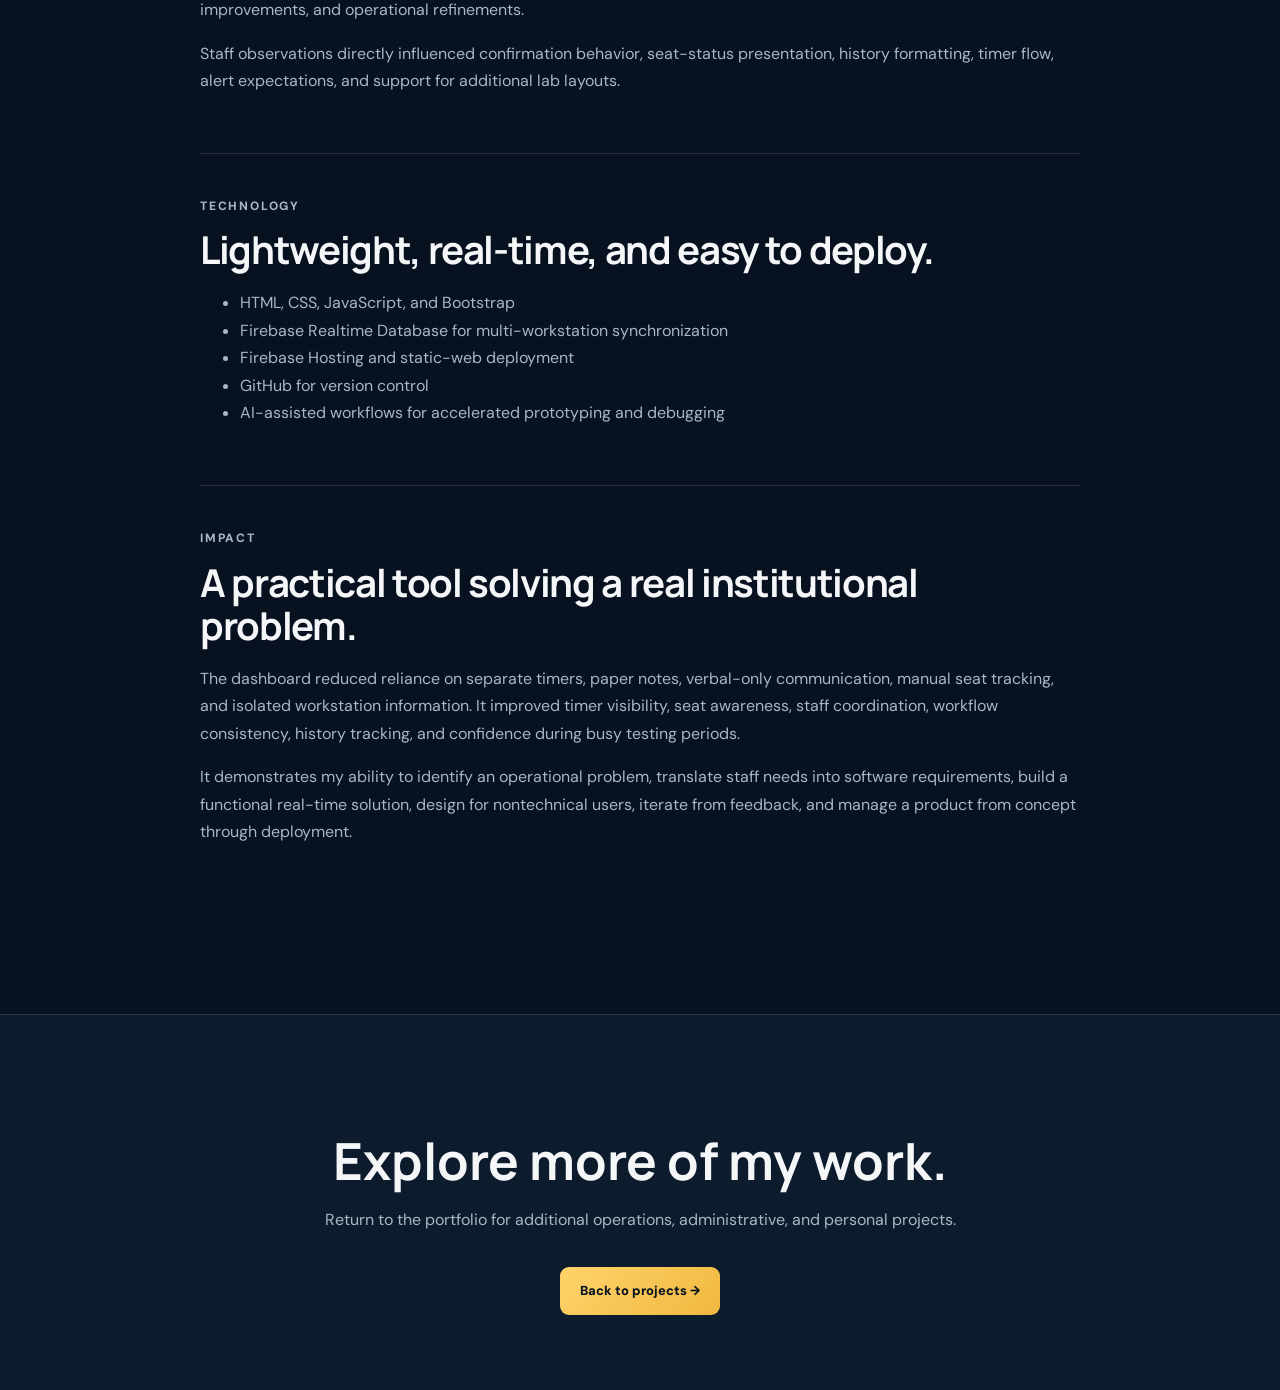
==== commit e2fbf557: "Match case study headers and enhance quote animation" ====
--- a/testing-center.html
+++ b/testing-center.html
@@ -12,11 +12,11 @@
   <script src="assets/js/case-study.js" defer></script>
 </head>
 <body>
-  <nav class="case-nav"><div class="case-nav-inner"><a class="case-brand" href="index.html">DB · DARREN BERGMAN</a><div class="case-nav-actions"><button class="case-theme-toggle" type="button" aria-label="Switch to light theme" title="Switch color theme"><svg class="case-theme-icon case-theme-sun" aria-hidden="true" viewBox="0 0 24 24"><path d="M12 8a4 4 0 1 0 0 8 4 4 0 0 0 0-8Zm0 10a6 6 0 1 1 0-12 6 6 0 0 1 0 12ZM11 1h2v3h-2V1Zm0 19h2v3h-2v-3ZM1 11h3v2H1v-2Zm19 0h3v2h-3v-2ZM4.22 2.81l2.12 2.12-1.41 1.41-2.12-2.12 1.41-1.41Zm13.44 14.85 2.12 2.12-1.41 1.41-2.12-2.12-1.41-1.41ZM2.81 19.78l2.12-2.12 1.41 1.41-2.12 2.12-1.41-1.41ZM17.66 4.93l2.12-2.12 1.41 1.41-2.12 2.12-1.41-1.41Z"/></svg><svg class="case-theme-icon case-theme-moon" aria-hidden="true" viewBox="0 0 24 24"><path d="M20.6 15.2A8.5 8.5 0 0 1 8.8 3.4 9 9 0 1 0 20.6 15.2ZM12 21a7 7 0 0 1-5.5-11.33A10.5 10.5 0 0 0 17.33 18.5 6.96 6.96 0 0 1 12 21Z"/></svg></button><a class="back-link" href="index.html#projects">← Back to portfolio</a></div></div></nav>
+  <nav class="case-nav"><div class="case-nav-inner"><a class="case-brand" href="index.html"><span class="case-brand-mark" aria-hidden="true">DB</span><span class="case-brand-copy"><strong>Darren Bergman</strong><small>Web tools & operations</small></span></a><div class="case-nav-actions"><button class="case-theme-toggle" type="button" aria-label="Switch to light theme" title="Switch color theme"><svg class="case-theme-icon case-theme-sun" aria-hidden="true" viewBox="0 0 24 24"><path d="M12 8a4 4 0 1 0 0 8 4 4 0 0 0 0-8Zm0 10a6 6 0 1 1 0-12 6 6 0 0 1 0 12ZM11 1h2v3h-2V1Zm0 19h2v3h-2v-3ZM1 11h3v2H1v-2Zm19 0h3v2h-3v-2ZM4.22 2.81l2.12 2.12-1.41 1.41-2.12-2.12 1.41-1.41Zm13.44 14.85 2.12 2.12-1.41 1.41-2.12-2.12-1.41-1.41ZM2.81 19.78l2.12-2.12 1.41 1.41-2.12 2.12-1.41-1.41ZM17.66 4.93l2.12-2.12 1.41 1.41-2.12 2.12-1.41-1.41Z"/></svg><svg class="case-theme-icon case-theme-moon" aria-hidden="true" viewBox="0 0 24 24"><path d="M20.6 15.2A8.5 8.5 0 0 1 8.8 3.4 9 9 0 1 0 20.6 15.2ZM12 21a7 7 0 0 1-5.5-11.33A10.5 10.5 0 0 0 17.33 18.5 6.96 6.96 0 0 1 12 21Z"/></svg></button><a class="back-link" href="index.html#projects">← Back to portfolio</a></div></div></nav>
   <header class="case-hero"><div class="case-shell case-reveal"><p class="eyebrow">Operations improvement case study</p><h1>Testing Center Dashboard</h1><p class="case-deck">A real-time platform designed around the daily work of a college testing center—centralizing timers, seating, lab visibility, history, and staff awareness.</p><div class="case-meta"><span>Product ownership</span><span>Operations</span><span>UX planning</span><span>Firebase</span><span>JavaScript</span></div></div></header>
   <figure class="hero-image case-reveal"><img src="assets/images/HCTestingCenterDashboard.png" alt="Testing Center Dashboard showing live timers and a visual lab seat map" width="1910" height="908"></figure>
   <main class="case-content">
-    <section class="case-section case-reveal"><p class="eyebrow">The challenge</p><h2>Replace fragmented tracking with shared operational awareness.</h2><p>Staff needed a faster and more reliable way to know who was testing, where students were seated, how much time remained, which seats were occupied or reserved, and what had already happened during the day. Individual desktop timers, paper notes, verbal updates, and manual observation created duplicated effort and information gaps.</p><blockquote class="case-quote">The goal was a single source of truth for active exams, seat status, timer progress, testing history, and lab awareness.</blockquote></section>
+    <section class="case-section case-reveal"><p class="eyebrow">The challenge</p><h2>Replace fragmented tracking with shared operational awareness.</h2><p>Staff needed a faster and more reliable way to know who was testing, where students were seated, how much time remained, which seats were occupied or reserved, and what had already happened during the day. Individual desktop timers, paper notes, verbal updates, and manual observation created duplicated effort and information gaps.</p><blockquote class="case-quote case-reveal" tabindex="0">The goal was a single source of truth for active exams, seat status, timer progress, testing history, and lab awareness.</blockquote></section>
     <section class="case-section case-reveal"><p class="eyebrow">My role</p><h2>Operations knowledge translated into a working product.</h2><p>I served as project lead, product owner, UX planner, tester, and implementation coordinator. I identified the workflow problem, defined requirements, planned the interface, tested the application during real use, gathered staff feedback, and directed iteration.</p><p>AI-assisted development tools accelerated prototyping and troubleshooting, while I retained ownership of the requirements, workflow logic, experience design, testing, deployment decisions, and quality assurance.</p></section>
     <section class="case-section case-reveal"><p class="eyebrow">Core capabilities</p><h2>Designed for live testing operations.</h2><div class="feature-grid">
       <article class="feature-card"><h3>Real-time timers</h3><p>Create timed exams with lab, seat, student, test type, and assigned time. Timers synchronize across workstations and preserve state through refreshes.</p></article>
--- a/assets/css/case-study.css
+++ b/assets/css/case-study.css
@@ -28,7 +28,11 @@
 .case-nav { position: sticky; z-index: 20; top: 0; background: rgba(7,17,31,.9); border-bottom: 1px solid var(--line); backdrop-filter: blur(18px); }
 body.light-theme .case-nav { background: rgba(244,241,234,.92); }
 .case-nav-inner { width: var(--shell); min-height: 70px; margin: auto; display: flex; align-items: center; justify-content: space-between; gap: 20px; }
-.case-brand { font-family: Manrope, sans-serif; font-weight: 800; text-decoration: none; letter-spacing: .06em; }
+.case-brand { display: inline-flex; gap: 13px; align-items: center; text-decoration: none; }
+.case-brand-mark { width: 47px; height: 47px; display: grid; place-items: center; flex: 0 0 auto; color: var(--gold); border: 1px solid var(--gold); border-radius: 11px; font-family: Manrope, sans-serif; font-size: 18px; font-weight: 800; letter-spacing: -2px; }
+.case-brand-copy { display: flex; flex-direction: column; line-height: 1.1; }
+.case-brand-copy strong { font-family: Manrope, sans-serif; font-size: 16px; letter-spacing: .08em; text-transform: uppercase; }
+.case-brand-copy small { margin-top: 6px; color: var(--gold); font-size: 10px; font-weight: 700; letter-spacing: .13em; text-transform: uppercase; }
 .back-link { color: var(--gold); font-size: 13px; font-weight: 800; text-decoration: none; }
 .case-nav-actions { display: flex; align-items: center; gap: 18px; }
 .case-theme-toggle { width: 40px; height: 40px; padding: 0; display: grid; place-items: center; color: var(--muted); background: rgba(255,255,255,.035); border: 1px solid var(--line); border-radius: 50%; cursor: pointer; transition: color .2s ease, border-color .2s ease, transform .2s ease; }
@@ -144,8 +148,9 @@
   font-size: 1.08rem;
   opacity: 0;
   transform: translateX(-22px);
-}
-.case-section.visible .case-quote { animation: quoteArrival .7s cubic-bezier(.2,.8,.2,1) .2s forwards; }
+  transition: transform .38s cubic-bezier(.2,.8,.2,1), box-shadow .38s ease, border-radius .38s ease, background .38s ease;
+}
+.case-quote.visible { opacity: 1; transform: none; animation: quoteArrival .75s cubic-bezier(.2,.8,.2,1) .1s backwards; }
 .case-quote::before {
   position: absolute;
   top: 0;
@@ -156,6 +161,7 @@
   background: var(--gold);
   box-shadow: 0 0 18px rgba(240,184,63,.65);
   animation: quoteGlow 3.8s ease-in-out infinite;
+  transition: width .3s ease, box-shadow .3s ease;
 }
 .case-quote::after {
   position: absolute;
@@ -167,8 +173,17 @@
   background: radial-gradient(circle, rgba(101,216,196,.14), transparent 68%);
   border-radius: 50%;
   animation: quoteOrbit 7s ease-in-out infinite alternate;
+  transition: transform .4s ease;
   pointer-events: none;
 }
+.case-quote.case-reveal.visible:hover, .case-quote.case-reveal.visible:focus-visible {
+  background: linear-gradient(135deg, rgba(240,184,63,.18), rgba(101,216,196,.12));
+  border-radius: 0 19px 19px 0;
+  box-shadow: 0 18px 48px rgba(0,0,0,.22), inset 0 0 0 1px rgba(101,216,196,.09);
+  transform: translateX(9px) translateY(-4px);
+}
+.case-quote.case-reveal.visible:hover::before, .case-quote.case-reveal.visible:focus-visible::before { width: 5px; box-shadow: 0 0 26px rgba(240,184,63,.9); }
+.case-quote.case-reveal.visible:hover::after, .case-quote.case-reveal.visible:focus-visible::after { transform: translate(-58px, 42px) scale(1.35); }
 @keyframes featureCardArrival { to { opacity: 1; transform: none; } }
 @keyframes quoteArrival { to { opacity: 1; transform: none; } }
 @keyframes quoteGlow { 0%, 100% { opacity: .55; } 50% { opacity: 1; } }
@@ -209,6 +224,9 @@
   .case-back-to-top { right: 16px; bottom: 16px; width: 45px; height: 45px; }
   .case-nav-actions { gap: 9px; }
   .back-link { font-size: 11px; }
+  .case-brand-mark { width: 42px; height: 42px; }
+  .case-brand-copy strong { font-size: 13px; }
+  .case-brand-copy small { display: none; }
 }
 @media (prefers-reduced-motion: reduce) {
   html { scroll-behavior: auto; }
